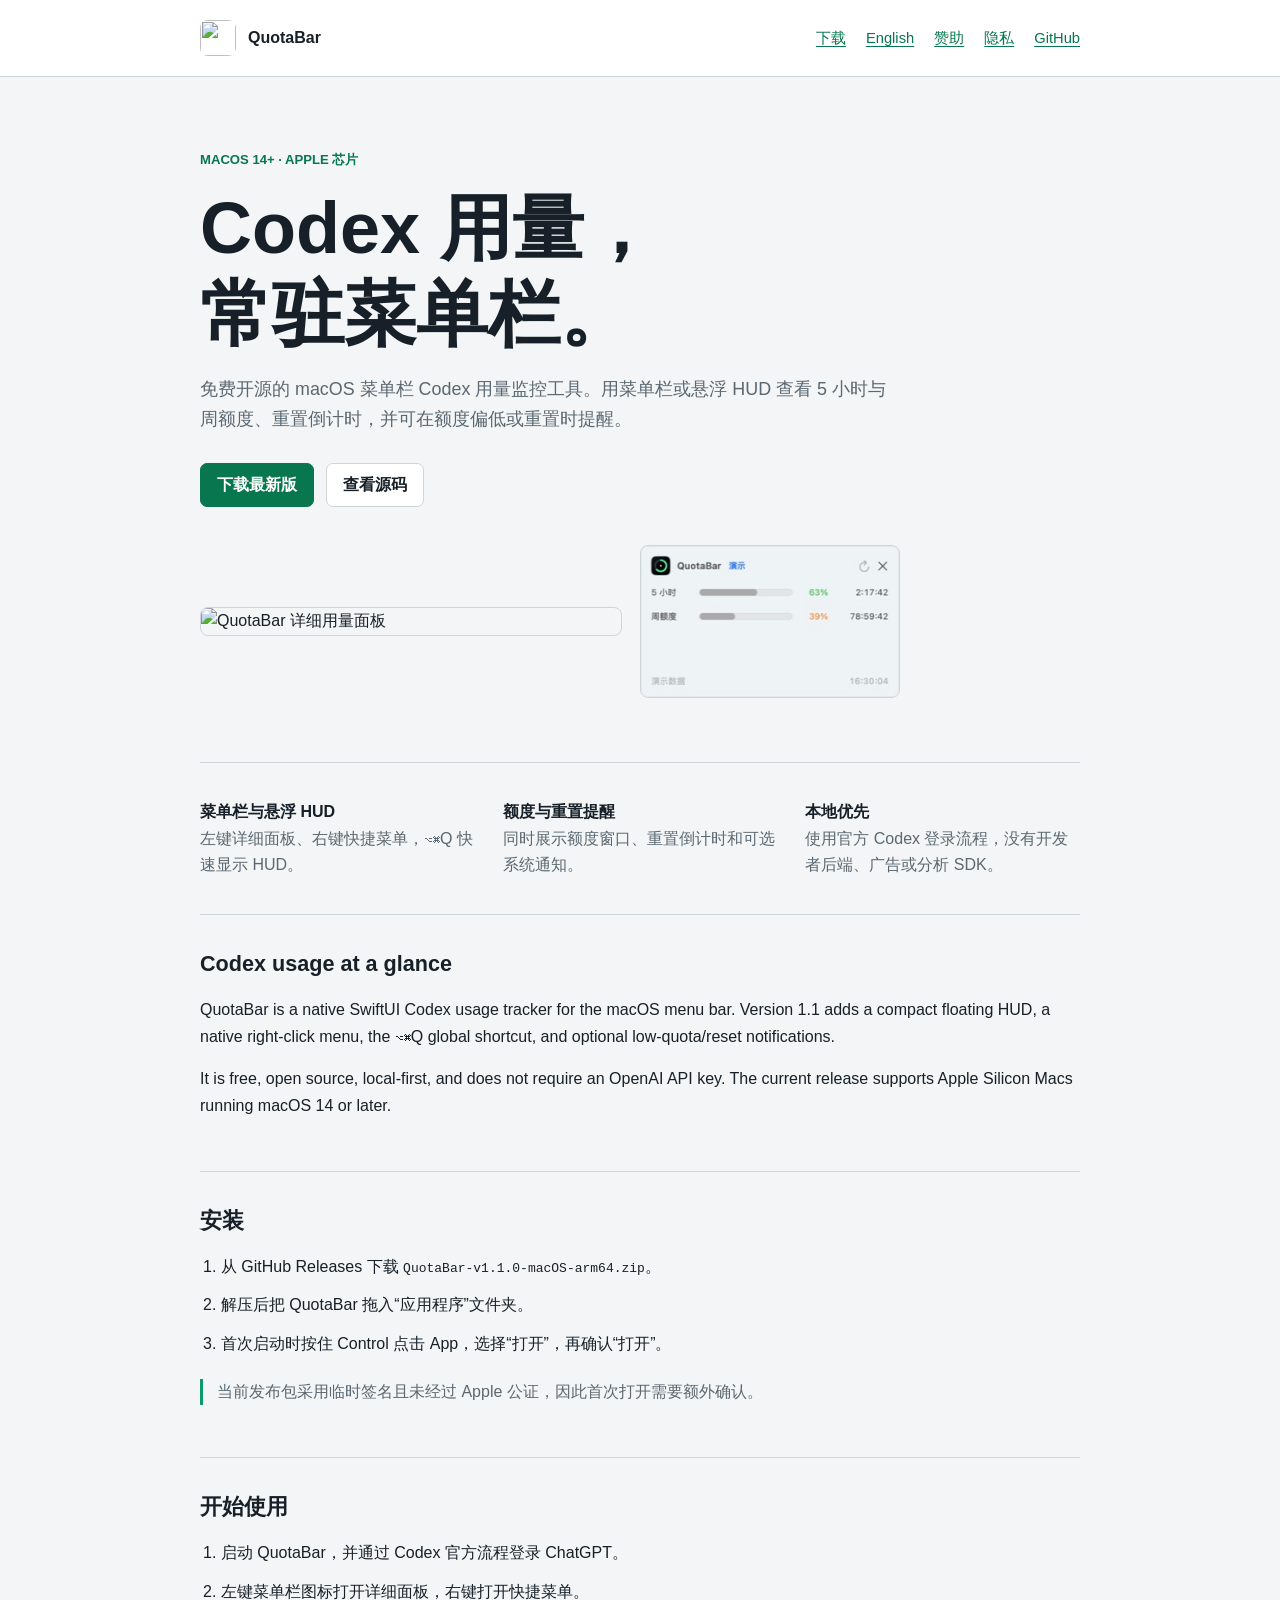
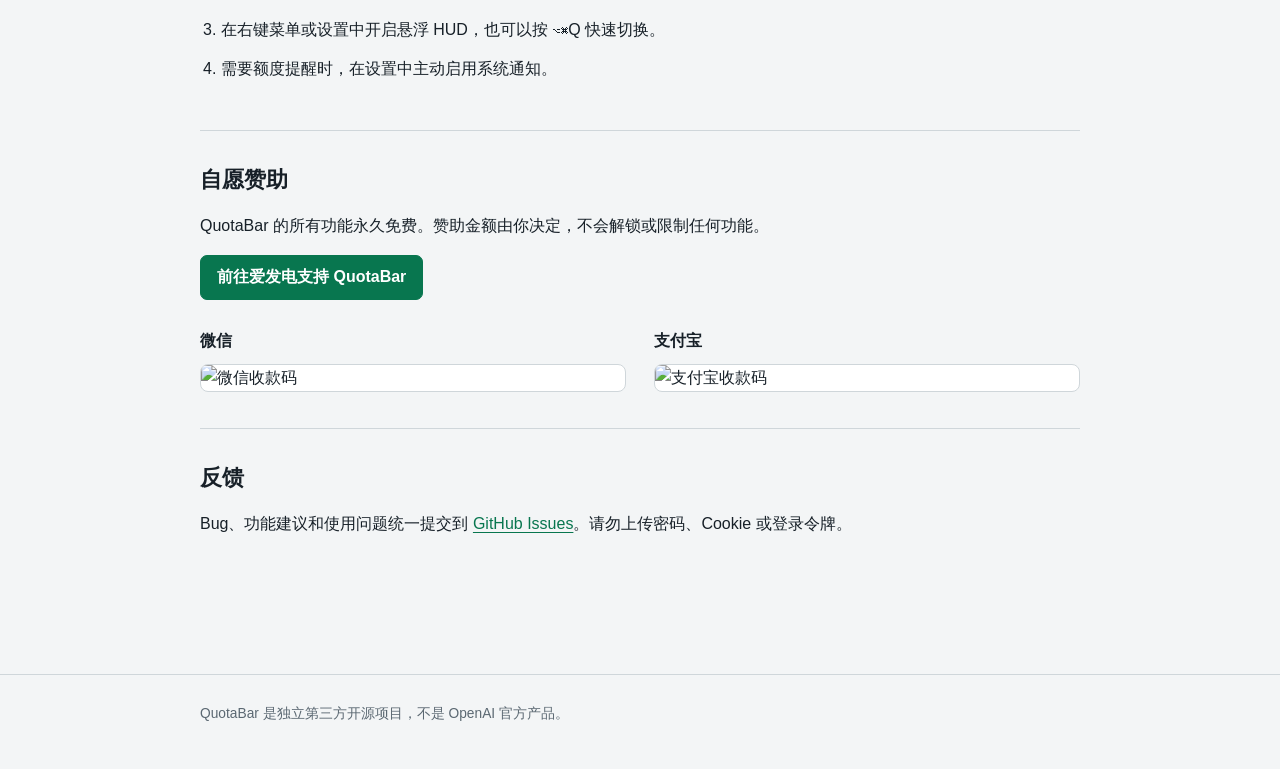
==== docs/index.html @ 067555e4 "Prepare QuotaBar v1.1 release" ====
<!doctype html>
<html lang="zh-CN">
<head>
  <meta charset="utf-8">
  <meta name="viewport" content="width=device-width, initial-scale=1">
  <meta name="description" content="QuotaBar 是免费开源的 macOS 菜单栏 Codex 用量监控工具，提供悬浮 HUD、5 小时与周额度、重置倒计时和可选额度提醒。">
  <meta name="robots" content="index, follow">
  <meta name="theme-color" content="#08764f">
  <link rel="canonical" href="https://roketrp.github.io/QuotaBar/">
  <meta property="og:type" content="website">
  <meta property="og:site_name" content="QuotaBar">
  <meta property="og:title" content="QuotaBar - Codex Usage Tracker for macOS">
  <meta property="og:description" content="在 macOS 菜单栏与悬浮 HUD 查看 Codex 5 小时和周额度、重置倒计时与低额度提醒。免费、开源、本地优先。">
  <meta property="og:url" content="https://roketrp.github.io/QuotaBar/">
  <meta property="og:image" content="https://roketrp.github.io/QuotaBar/assets/quotabar-social-card.png">
  <meta property="og:image:width" content="1200">
  <meta property="og:image:height" content="630">
  <meta property="og:image:alt" content="QuotaBar 在 macOS 菜单栏显示 Codex 用量与重置时间">
  <meta name="twitter:card" content="summary_large_image">
  <meta name="twitter:title" content="QuotaBar - Codex Usage Tracker for macOS">
  <meta name="twitter:description" content="Free and open-source Codex usage monitor for the macOS menu bar.">
  <meta name="twitter:image" content="https://roketrp.github.io/QuotaBar/assets/quotabar-social-card.png">
  <title>QuotaBar - 免费开源的 Codex 用量监控与 macOS 菜单栏工具</title>
  <link rel="icon" href="assets/quotabar-icon.png">
  <link rel="stylesheet" href="styles.css">
  <script type="application/ld+json">
  {
    "@context": "https://schema.org",
    "@type": "SoftwareApplication",
    "name": "QuotaBar",
    "alternateName": "Codex Usage Tracker for macOS",
    "description": "Free and open-source Codex usage tracker for the macOS menu bar. Monitor remaining 5-hour and weekly limits and reset countdowns.",
    "url": "https://roketrp.github.io/QuotaBar/",
    "downloadUrl": "https://github.com/RoketrP/QuotaBar/releases/latest",
    "codeRepository": "https://github.com/RoketrP/QuotaBar",
    "softwareVersion": "1.1.0",
    "operatingSystem": "macOS 14 or later",
    "applicationCategory": "UtilitiesApplication",
    "license": "https://opensource.org/license/mit",
    "offers": {
      "@type": "Offer",
      "price": "0",
      "priceCurrency": "CNY"
    }
  }
  </script>
</head>
<body>
  <header class="site-header">
    <div class="site-header__inner">
      <a class="brand" href="index.html">
        <img src="assets/quotabar-icon.png" alt="">
        <span>QuotaBar</span>
      </a>
      <nav aria-label="主要导航">
        <a href="#download">下载</a>
        <a href="#english">English</a>
        <a href="#sponsor">赞助</a>
        <a href="privacy.html">隐私</a>
        <a href="https://github.com/RoketrP/QuotaBar">GitHub</a>
      </nav>
    </div>
  </header>

  <main>
    <section class="intro">
      <p class="eyebrow">macOS 14+ · Apple 芯片</p>
      <h1>Codex 用量，<br>常驻菜单栏。</h1>
      <p class="lede">免费开源的 macOS 菜单栏 Codex 用量监控工具。用菜单栏或悬浮 HUD 查看 5 小时与周额度、重置倒计时，并可在额度偏低或重置时提醒。</p>
      <div class="actions">
        <a class="button button--primary" href="https://github.com/RoketrP/QuotaBar/releases/latest">下载最新版</a>
        <a class="button" href="https://github.com/RoketrP/QuotaBar">查看源码</a>
      </div>
      <div class="product-shots">
        <img class="product-shot" src="assets/quotabar-dashboard.png" alt="QuotaBar 详细用量面板">
        <img class="product-shot product-shot--hud" src="assets/quotabar-hud-v1.1.png" alt="QuotaBar v1.1 悬浮 HUD">
      </div>
    </section>

    <section class="section feature-grid" aria-label="主要功能">
      <div><strong>菜单栏与悬浮 HUD</strong><br><span>左键详细面板、右键快捷菜单，⌥⌘Q 快速显示 HUD。</span></div>
      <div><strong>额度与重置提醒</strong><br><span>同时展示额度窗口、重置倒计时和可选系统通知。</span></div>
      <div><strong>本地优先</strong><br><span>使用官方 Codex 登录流程，没有开发者后端、广告或分析 SDK。</span></div>
    </section>

    <section class="section" id="english" lang="en">
      <h2>Codex usage at a glance</h2>
      <p>QuotaBar is a native SwiftUI Codex usage tracker for the macOS menu bar. Version 1.1 adds a compact floating HUD, a native right-click menu, the ⌥⌘Q global shortcut, and optional low-quota/reset notifications.</p>
      <p>It is free, open source, local-first, and does not require an OpenAI API key. The current release supports Apple Silicon Macs running macOS 14 or later.</p>
    </section>

    <section class="section" id="download">
      <h2>安装</h2>
      <ol class="steps">
        <li>从 GitHub Releases 下载 <code>QuotaBar-v1.1.0-macOS-arm64.zip</code>。</li>
        <li>解压后把 QuotaBar 拖入“应用程序”文件夹。</li>
        <li>首次启动时按住 Control 点击 App，选择“打开”，再确认“打开”。</li>
      </ol>
      <p class="notice">当前发布包采用临时签名且未经过 Apple 公证，因此首次打开需要额外确认。</p>
    </section>

    <section class="section">
      <h2>开始使用</h2>
      <ol class="steps">
        <li>启动 QuotaBar，并通过 Codex 官方流程登录 ChatGPT。</li>
        <li>左键菜单栏图标打开详细面板，右键打开快捷菜单。</li>
        <li>在右键菜单或设置中开启悬浮 HUD，也可以按 ⌥⌘Q 快速切换。</li>
        <li>需要额度提醒时，在设置中主动启用系统通知。</li>
      </ol>
    </section>

    <section class="section" id="sponsor">
      <h2>自愿赞助</h2>
      <p>QuotaBar 的所有功能永久免费。赞助金额由你决定，不会解锁或限制任何功能。</p>
      <p><a class="button button--primary" href="https://afdian.com/a/codex_used">前往爱发电支持 QuotaBar</a></p>
      <div class="sponsor-grid">
        <figure>
          <figcaption>微信</figcaption>
          <img src="assets/sponsor-wechat.jpg" alt="微信收款码">
        </figure>
        <figure>
          <figcaption>支付宝</figcaption>
          <img src="assets/sponsor-alipay.jpg" alt="支付宝收款码">
        </figure>
      </div>
    </section>

    <section class="section">
      <h2>反馈</h2>
      <p>Bug、功能建议和使用问题统一提交到 <a href="https://github.com/RoketrP/QuotaBar/issues">GitHub Issues</a>。请勿上传密码、Cookie 或登录令牌。</p>
    </section>
  </main>

  <footer class="site-footer">
    <div class="site-footer__inner">QuotaBar 是独立第三方开源项目，不是 OpenAI 官方产品。</div>
  </footer>
</body>
</html>
---- docs/styles.css ----
:root {
  color-scheme: light dark;
  --paper: #f3f5f6;
  --ink: #172028;
  --muted: #5b6872;
  --line: #cfd6da;
  --accent: #0b9b68;
  --accent-dark: #08764f;
  --panel: #ffffff;
}

* {
  box-sizing: border-box;
}

html {
  font-family: "Avenir Next", "PingFang SC", "Hiragino Sans GB", sans-serif;
  line-height: 1.65;
  background: var(--paper);
  color: var(--ink);
}

body {
  margin: 0;
}

a {
  color: var(--accent-dark);
  text-underline-offset: 0.2em;
}

.site-header {
  border-bottom: 1px solid var(--line);
  background: var(--panel);
}

.site-header__inner,
main,
.site-footer__inner {
  width: min(880px, calc(100% - 40px));
  margin: 0 auto;
}

.site-header__inner {
  min-height: 76px;
  display: flex;
  align-items: center;
  justify-content: space-between;
  gap: 24px;
}

.brand {
  display: flex;
  align-items: center;
  gap: 12px;
  color: var(--ink);
  text-decoration: none;
  font-weight: 700;
}

.brand img {
  width: 36px;
  height: 36px;
  border-radius: 8px;
}

nav {
  display: flex;
  flex-wrap: wrap;
  gap: 20px;
  font-size: 0.92rem;
}

main {
  padding: 72px 0 84px;
}

.intro {
  max-width: 700px;
  margin-bottom: 64px;
}

h1,
h2 {
  letter-spacing: 0;
  line-height: 1.2;
}

h1 {
  margin: 0 0 18px;
  font-size: clamp(2.15rem, 7vw, 4.5rem);
  font-weight: 750;
}

h2 {
  margin: 0 0 20px;
  font-size: 1.35rem;
}

p {
  margin: 0 0 1em;
}

.lede {
  color: var(--muted);
  font-size: 1.12rem;
}

.eyebrow {
  margin-bottom: 14px;
  color: var(--accent-dark);
  font-size: 0.82rem;
  font-weight: 700;
  text-transform: uppercase;
}

.actions {
  display: flex;
  flex-wrap: wrap;
  gap: 12px;
  margin: 28px 0 38px;
}

.button {
  display: inline-flex;
  align-items: center;
  min-height: 42px;
  padding: 8px 16px;
  border: 1px solid var(--line);
  border-radius: 7px;
  color: var(--ink);
  background: var(--panel);
  font-weight: 650;
  text-decoration: none;
}

.button--primary {
  border-color: var(--accent-dark);
  color: #ffffff;
  background: var(--accent-dark);
}

.product-shot {
  display: block;
  width: 100%;
  border: 1px solid var(--line);
  border-radius: 8px;
}

.product-shots {
  display: grid;
  grid-template-columns: minmax(0, 1fr) minmax(260px, 0.55fr);
  gap: 18px;
  align-items: center;
}

.product-shot--hud {
  background: transparent;
}

.section {
  padding: 36px 0;
  border-top: 1px solid var(--line);
}

.feature-grid {
  display: grid;
  grid-template-columns: repeat(3, minmax(0, 1fr));
  gap: 28px;
}

.feature-grid span,
.notice {
  color: var(--muted);
}

.notice {
  margin-top: 22px;
  padding-left: 14px;
  border-left: 3px solid var(--accent);
}

.sponsor-grid {
  display: grid;
  grid-template-columns: repeat(2, minmax(0, 1fr));
  gap: 28px;
  margin-top: 28px;
}

.sponsor-grid figure {
  margin: 0;
}

.sponsor-grid figcaption {
  margin-bottom: 10px;
  font-weight: 700;
}

.sponsor-grid img {
  display: block;
  width: 100%;
  max-height: 520px;
  border: 1px solid var(--line);
  border-radius: 8px;
  object-fit: contain;
  background: #ffffff;
}

.steps,
.plain-list {
  margin: 0;
  padding-left: 1.3rem;
}

.steps li,
.plain-list li {
  margin: 0 0 12px;
}

.status-line {
  display: grid;
  grid-template-columns: 10px 1fr;
  gap: 12px;
  align-items: start;
  margin: 18px 0;
}

.status-line::before {
  content: "";
  width: 10px;
  height: 10px;
  margin-top: 0.5em;
  border-radius: 50%;
  background: var(--accent);
}

.site-footer {
  border-top: 1px solid var(--line);
  color: var(--muted);
}

.site-footer__inner {
  padding: 28px 0 44px;
  font-size: 0.86rem;
}

@media (max-width: 620px) {
  .site-header__inner {
    align-items: flex-start;
    flex-direction: column;
    padding: 18px 0;
  }

  main {
    padding-top: 48px;
  }

  nav {
    width: 100%;
    gap: 10px 18px;
  }

  .feature-grid,
  .sponsor-grid,
  .product-shots {
    grid-template-columns: 1fr;
  }
}

@media (prefers-color-scheme: dark) {
  :root {
    --paper: #171c20;
    --ink: #f2f5f6;
    --muted: #a9b3b9;
    --line: #354047;
    --accent: #39d692;
    --accent-dark: #6ee4ae;
    --panel: #1f262b;
  }
}
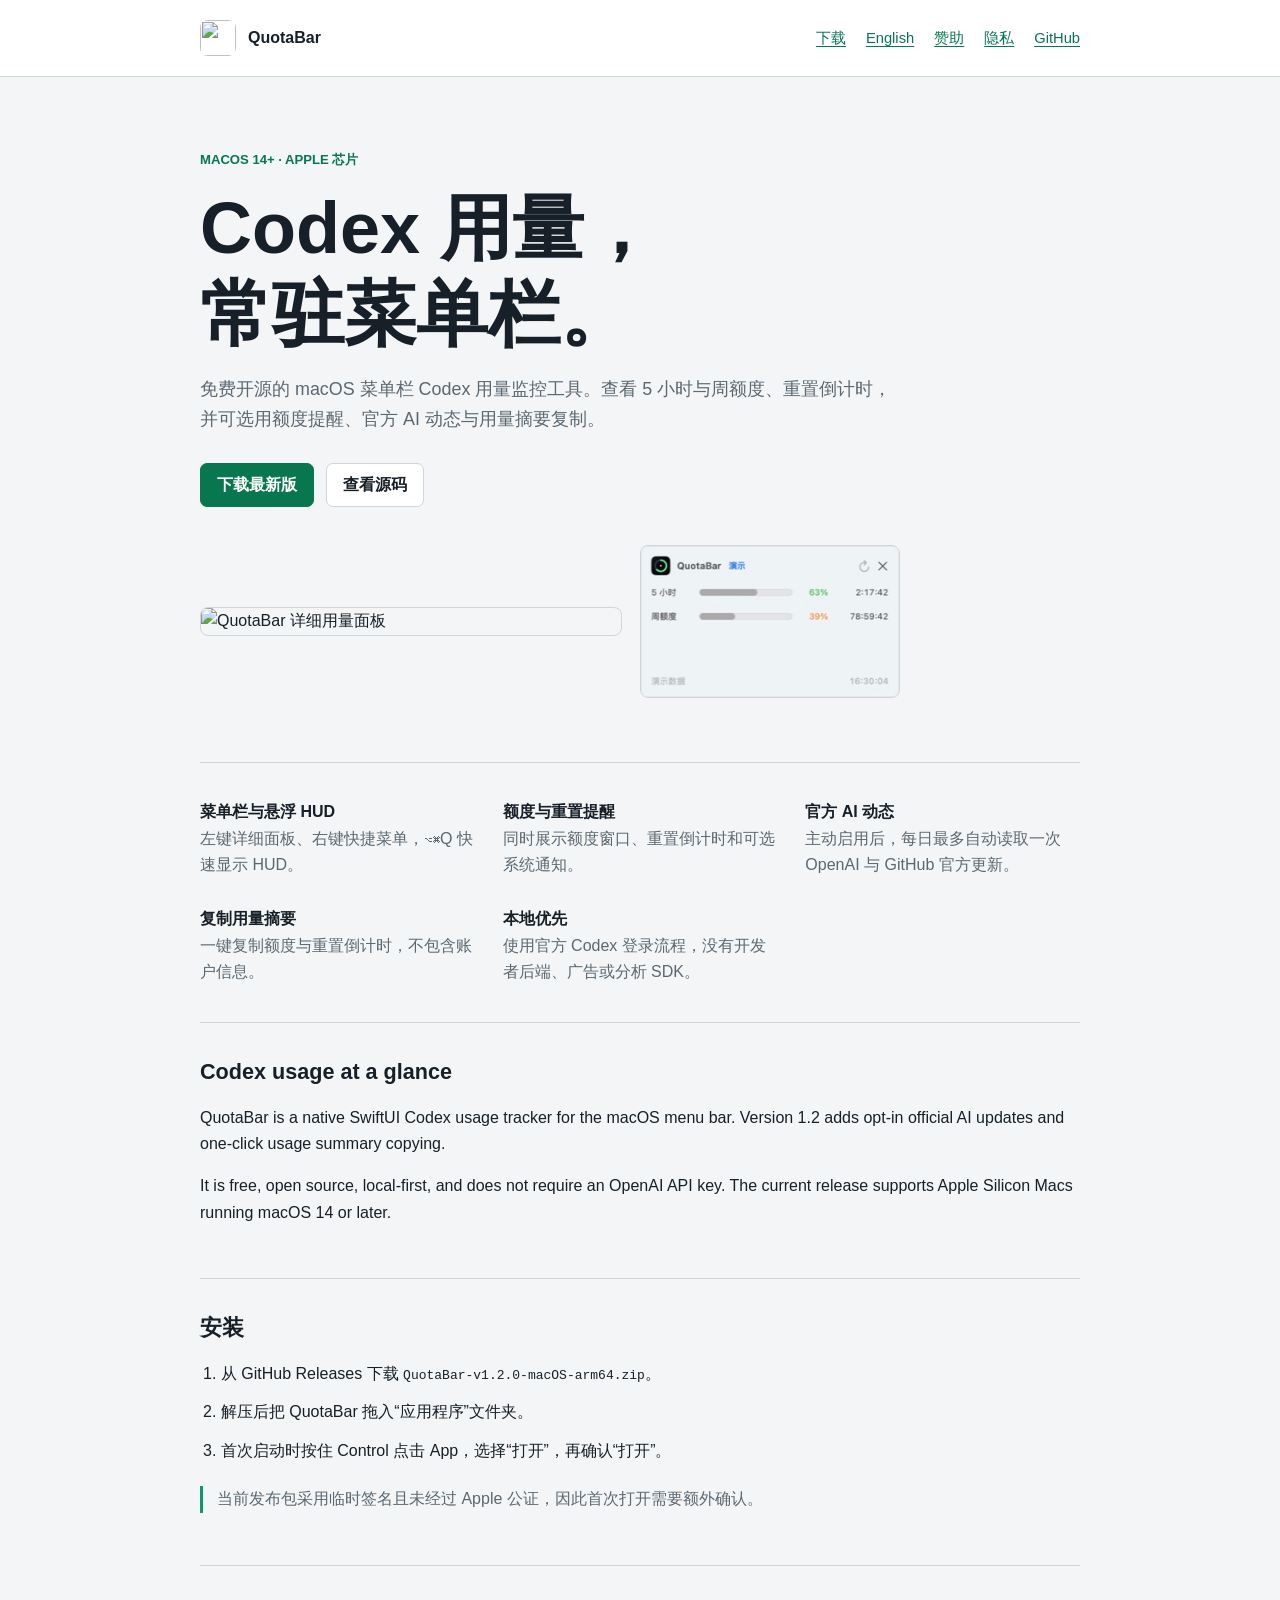
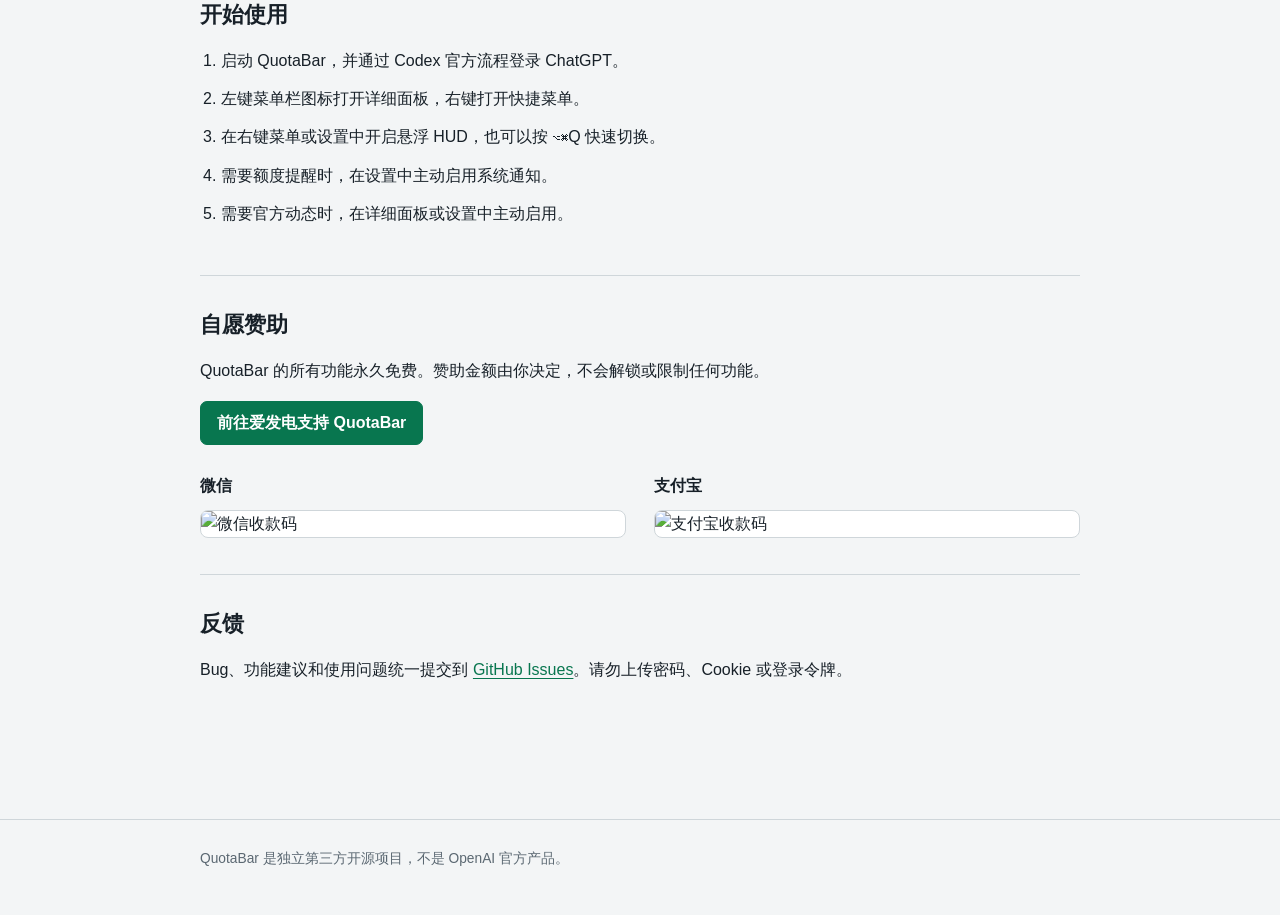
==== commit dde53fcd: "Add resilient quota monitoring, window selection, and local history" ====
--- a/docs/index.html
+++ b/docs/index.html
@@ -3,7 +3,7 @@
 <head>
   <meta charset="utf-8">
   <meta name="viewport" content="width=device-width, initial-scale=1">
-  <meta name="description" content="QuotaBar 是免费开源的 macOS 菜单栏 Codex 用量监控工具，提供悬浮 HUD、5 小时与周额度、重置倒计时和可选额度提醒。">
+  <meta name="description" content="QuotaBar 是免费开源的 macOS 菜单栏 Codex 用量监控工具，提供悬浮 HUD、额度提醒、官方 AI 动态和用量摘要复制。">
   <meta name="robots" content="index, follow">
   <meta name="theme-color" content="#08764f">
   <link rel="canonical" href="https://roketrp.github.io/QuotaBar/">
@@ -33,7 +33,7 @@
     "url": "https://roketrp.github.io/QuotaBar/",
     "downloadUrl": "https://github.com/RoketrP/QuotaBar/releases/latest",
     "codeRepository": "https://github.com/RoketrP/QuotaBar",
-    "softwareVersion": "1.1.0",
+    "softwareVersion": "1.2.0",
     "operatingSystem": "macOS 14 or later",
     "applicationCategory": "UtilitiesApplication",
     "license": "https://opensource.org/license/mit",
@@ -66,7 +66,7 @@
     <section class="intro">
       <p class="eyebrow">macOS 14+ · Apple 芯片</p>
       <h1>Codex 用量，<br>常驻菜单栏。</h1>
-      <p class="lede">免费开源的 macOS 菜单栏 Codex 用量监控工具。用菜单栏或悬浮 HUD 查看 5 小时与周额度、重置倒计时，并可在额度偏低或重置时提醒。</p>
+      <p class="lede">免费开源的 macOS 菜单栏 Codex 用量监控工具。查看 5 小时与周额度、重置倒计时，并可选用额度提醒、官方 AI 动态与用量摘要复制。</p>
       <div class="actions">
         <a class="button button--primary" href="https://github.com/RoketrP/QuotaBar/releases/latest">下载最新版</a>
         <a class="button" href="https://github.com/RoketrP/QuotaBar">查看源码</a>
@@ -80,19 +80,21 @@
     <section class="section feature-grid" aria-label="主要功能">
       <div><strong>菜单栏与悬浮 HUD</strong><br><span>左键详细面板、右键快捷菜单，⌥⌘Q 快速显示 HUD。</span></div>
       <div><strong>额度与重置提醒</strong><br><span>同时展示额度窗口、重置倒计时和可选系统通知。</span></div>
+      <div><strong>官方 AI 动态</strong><br><span>主动启用后，每日最多自动读取一次 OpenAI 与 GitHub 官方更新。</span></div>
+      <div><strong>复制用量摘要</strong><br><span>一键复制额度与重置倒计时，不包含账户信息。</span></div>
       <div><strong>本地优先</strong><br><span>使用官方 Codex 登录流程，没有开发者后端、广告或分析 SDK。</span></div>
     </section>
 
     <section class="section" id="english" lang="en">
       <h2>Codex usage at a glance</h2>
-      <p>QuotaBar is a native SwiftUI Codex usage tracker for the macOS menu bar. Version 1.1 adds a compact floating HUD, a native right-click menu, the ⌥⌘Q global shortcut, and optional low-quota/reset notifications.</p>
+      <p>QuotaBar is a native SwiftUI Codex usage tracker for the macOS menu bar. Version 1.2 adds opt-in official AI updates and one-click usage summary copying.</p>
       <p>It is free, open source, local-first, and does not require an OpenAI API key. The current release supports Apple Silicon Macs running macOS 14 or later.</p>
     </section>
 
     <section class="section" id="download">
       <h2>安装</h2>
       <ol class="steps">
-        <li>从 GitHub Releases 下载 <code>QuotaBar-v1.1.0-macOS-arm64.zip</code>。</li>
+        <li>从 GitHub Releases 下载 <code>QuotaBar-v1.2.0-macOS-arm64.zip</code>。</li>
         <li>解压后把 QuotaBar 拖入“应用程序”文件夹。</li>
         <li>首次启动时按住 Control 点击 App，选择“打开”，再确认“打开”。</li>
       </ol>
@@ -106,6 +108,7 @@
         <li>左键菜单栏图标打开详细面板，右键打开快捷菜单。</li>
         <li>在右键菜单或设置中开启悬浮 HUD，也可以按 ⌥⌘Q 快速切换。</li>
         <li>需要额度提醒时，在设置中主动启用系统通知。</li>
+        <li>需要官方动态时，在详细面板或设置中主动启用。</li>
       </ol>
     </section>
 
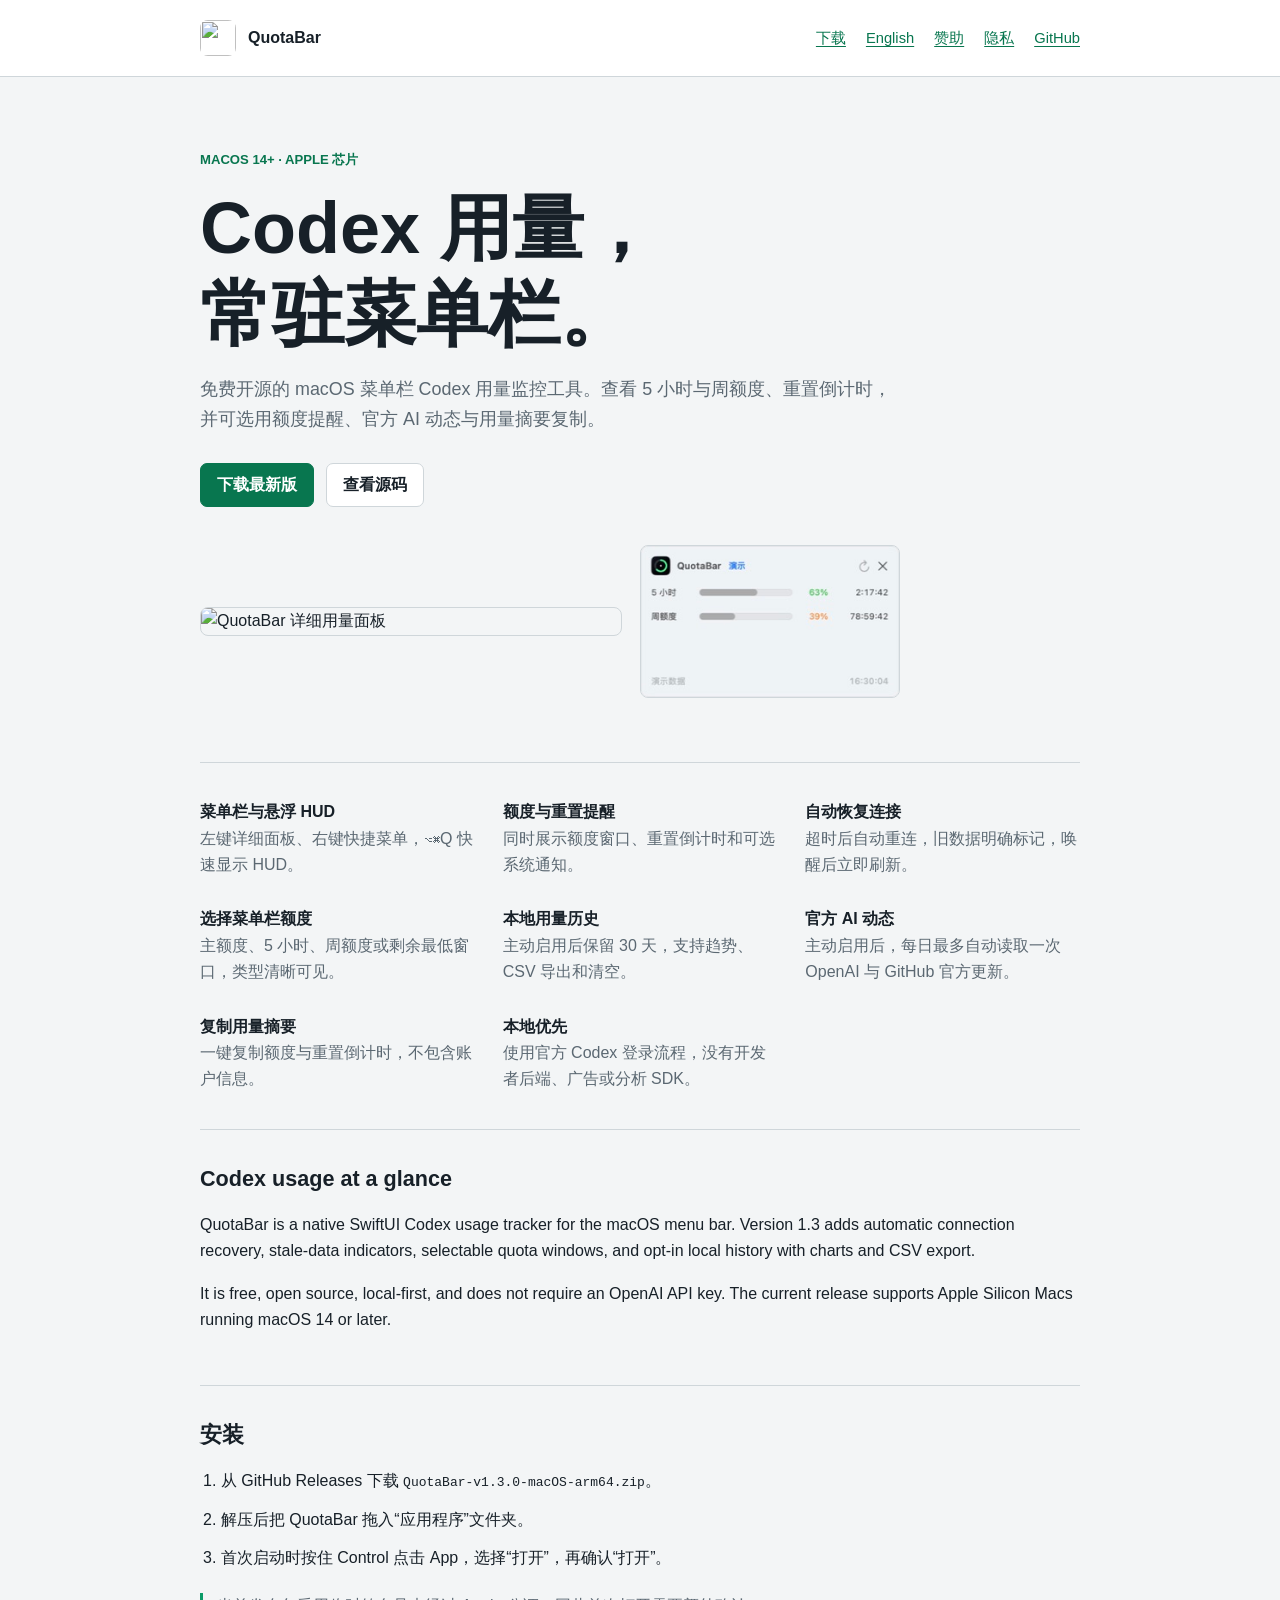
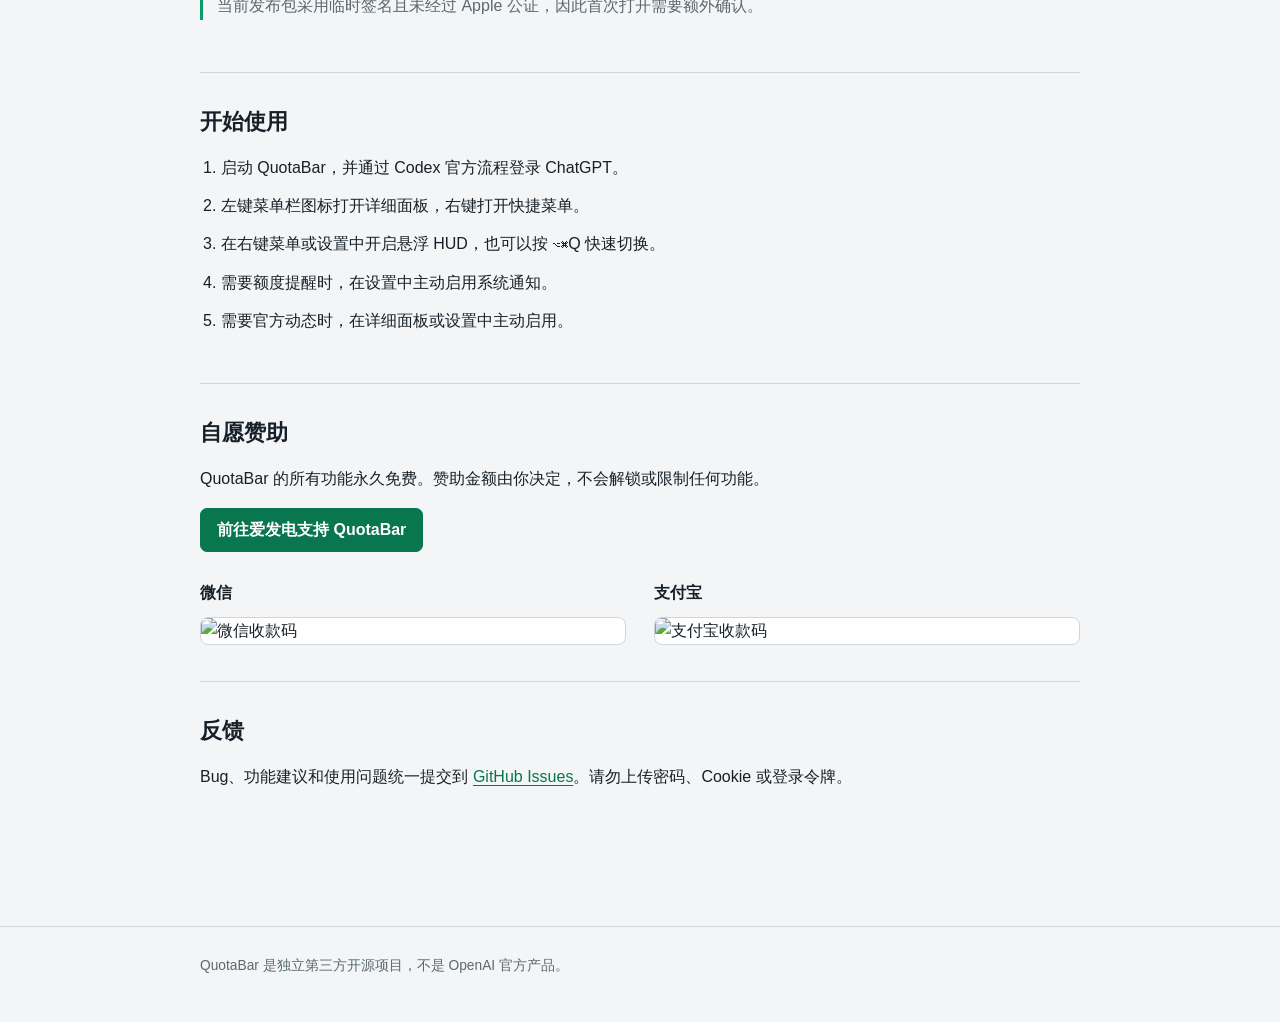
==== commit 6923376a: "Prepare v1.3.0 release and synchronize asynchronous recovery tests" ====
--- a/docs/index.html
+++ b/docs/index.html
@@ -33,7 +33,7 @@
     "url": "https://roketrp.github.io/QuotaBar/",
     "downloadUrl": "https://github.com/RoketrP/QuotaBar/releases/latest",
     "codeRepository": "https://github.com/RoketrP/QuotaBar",
-    "softwareVersion": "1.2.0",
+    "softwareVersion": "1.3.0",
     "operatingSystem": "macOS 14 or later",
     "applicationCategory": "UtilitiesApplication",
     "license": "https://opensource.org/license/mit",
@@ -80,6 +80,9 @@
     <section class="section feature-grid" aria-label="主要功能">
       <div><strong>菜单栏与悬浮 HUD</strong><br><span>左键详细面板、右键快捷菜单，⌥⌘Q 快速显示 HUD。</span></div>
       <div><strong>额度与重置提醒</strong><br><span>同时展示额度窗口、重置倒计时和可选系统通知。</span></div>
+      <div><strong>自动恢复连接</strong><br><span>超时后自动重连，旧数据明确标记，唤醒后立即刷新。</span></div>
+      <div><strong>选择菜单栏额度</strong><br><span>主额度、5 小时、周额度或剩余最低窗口，类型清晰可见。</span></div>
+      <div><strong>本地用量历史</strong><br><span>主动启用后保留 30 天，支持趋势、CSV 导出和清空。</span></div>
       <div><strong>官方 AI 动态</strong><br><span>主动启用后，每日最多自动读取一次 OpenAI 与 GitHub 官方更新。</span></div>
       <div><strong>复制用量摘要</strong><br><span>一键复制额度与重置倒计时，不包含账户信息。</span></div>
       <div><strong>本地优先</strong><br><span>使用官方 Codex 登录流程，没有开发者后端、广告或分析 SDK。</span></div>
@@ -87,14 +90,14 @@
 
     <section class="section" id="english" lang="en">
       <h2>Codex usage at a glance</h2>
-      <p>QuotaBar is a native SwiftUI Codex usage tracker for the macOS menu bar. Version 1.2 adds opt-in official AI updates and one-click usage summary copying.</p>
+      <p>QuotaBar is a native SwiftUI Codex usage tracker for the macOS menu bar. Version 1.3 adds automatic connection recovery, stale-data indicators, selectable quota windows, and opt-in local history with charts and CSV export.</p>
       <p>It is free, open source, local-first, and does not require an OpenAI API key. The current release supports Apple Silicon Macs running macOS 14 or later.</p>
     </section>
 
     <section class="section" id="download">
       <h2>安装</h2>
       <ol class="steps">
-        <li>从 GitHub Releases 下载 <code>QuotaBar-v1.2.0-macOS-arm64.zip</code>。</li>
+        <li>从 GitHub Releases 下载 <code>QuotaBar-v1.3.0-macOS-arm64.zip</code>。</li>
         <li>解压后把 QuotaBar 拖入“应用程序”文件夹。</li>
         <li>首次启动时按住 Control 点击 App，选择“打开”，再确认“打开”。</li>
       </ol>
